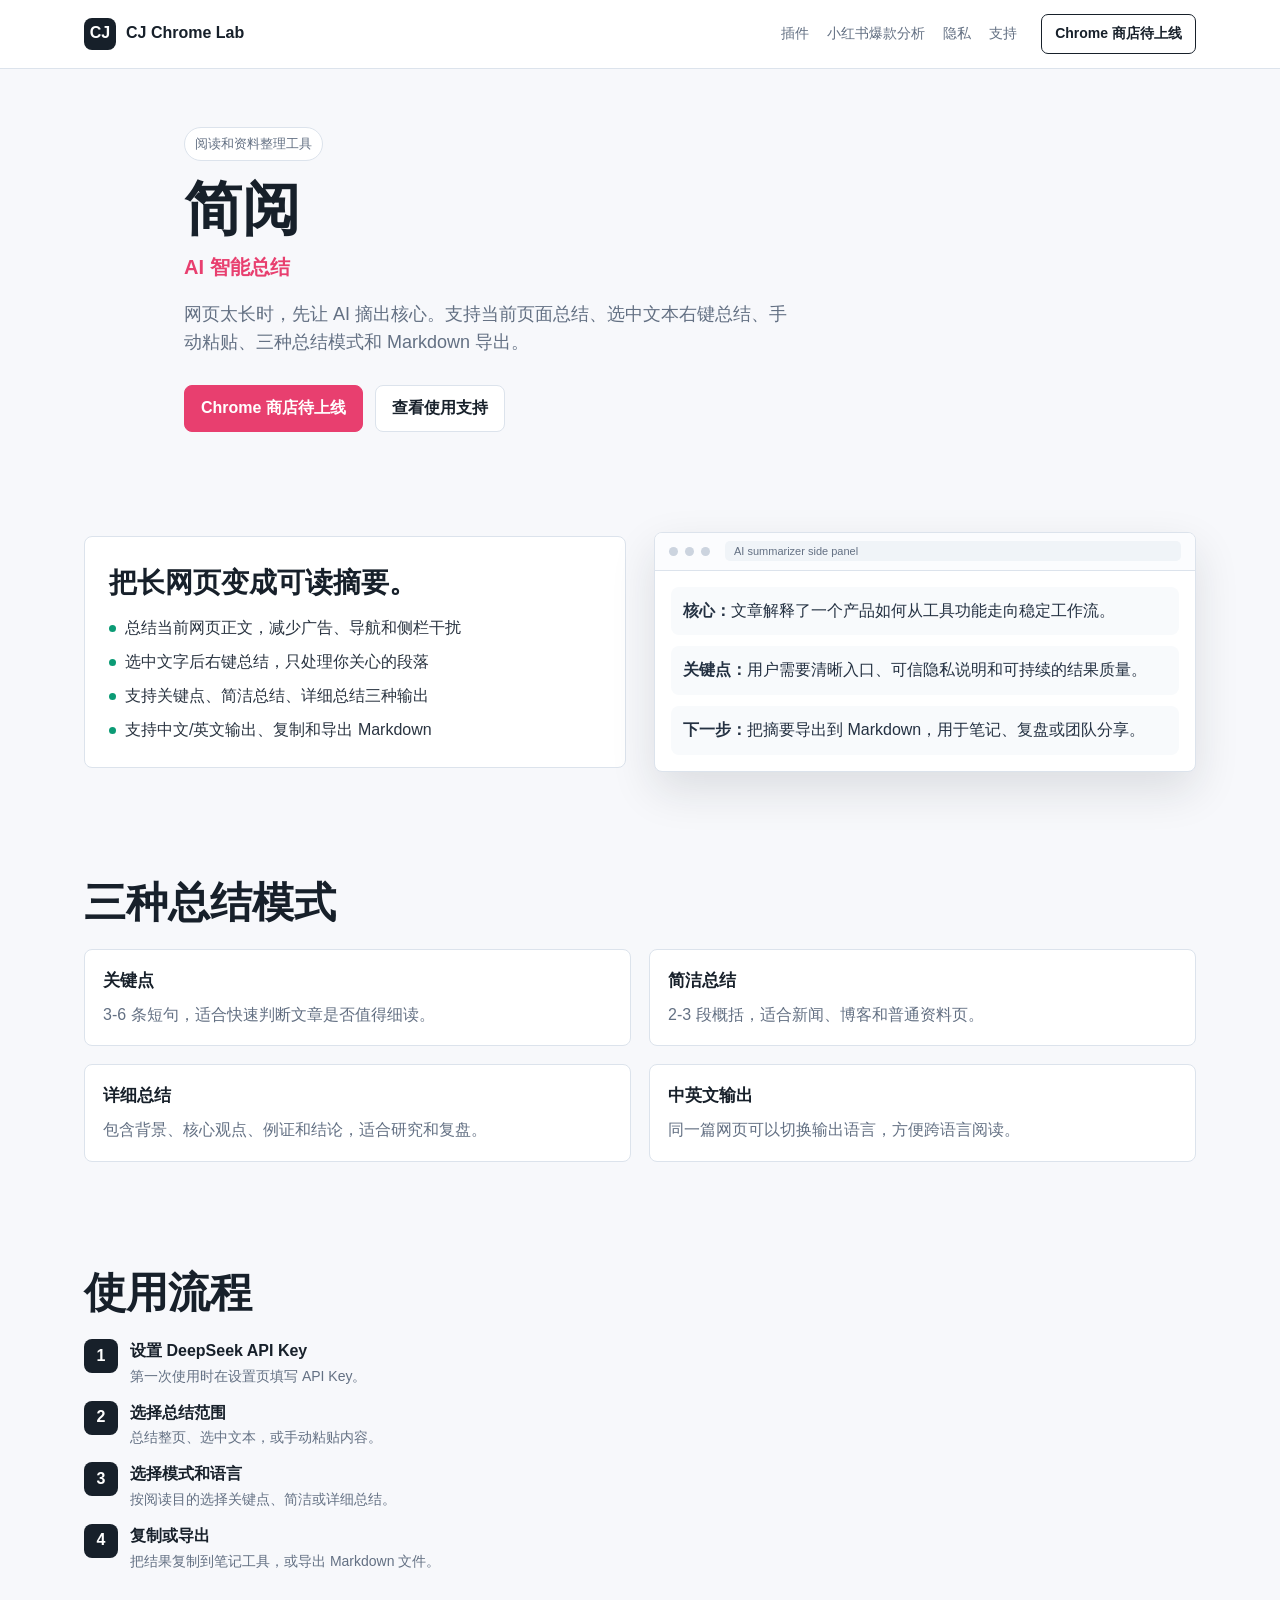
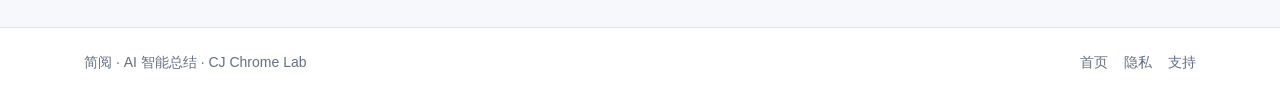
==== ai-summarizer.html @ e5cda47c "Publish plugin landing site" ====
<!doctype html>
<html lang="zh-CN">
<head>
  <meta charset="utf-8">
  <meta name="viewport" content="width=device-width, initial-scale=1">
  <title>简阅 - AI 智能总结 - CJ Chrome Lab</title>
  <meta name="description" content="简阅 Chrome 插件：总结网页、选中文本和粘贴内容，支持中英文输出和 Markdown 导出。">
  <link rel="stylesheet" href="styles.css">
</head>
<body>
  <header class="site-header">
    <nav class="nav">
      <a class="brand" href="index.html"><span class="brand-mark">CJ</span><span>CJ Chrome Lab</span></a>
      <div class="nav-links">
        <a href="index.html#plugins">插件</a>
        <a href="xhs-viral.html">小红书爆款分析</a>
        <a href="privacy.html">隐私</a>
        <a href="support.html">支持</a>
      </div>
      <a class="nav-cta" href="#">Chrome 商店待上线</a>
    </nav>
  </header>

  <main>
    <section class="page-hero">
      <span class="eyebrow">阅读和资料整理工具</span>
      <h1>简阅</h1>
      <p class="page-subtitle">AI 智能总结</p>
      <p class="hero-copy">网页太长时，先让 AI 摘出核心。支持当前页面总结、选中文本右键总结、手动粘贴、三种总结模式和 Markdown 导出。</p>
      <div class="actions">
        <a class="button primary" href="#">Chrome 商店待上线</a>
        <a class="button" href="support.html">查看使用支持</a>
      </div>
    </section>

    <section class="section">
      <div class="detail">
        <div class="detail-panel">
          <h3>把长网页变成可读摘要。</h3>
          <ul class="feature-list">
            <li>总结当前网页正文，减少广告、导航和侧栏干扰</li>
            <li>选中文字后右键总结，只处理你关心的段落</li>
            <li>支持关键点、简洁总结、详细总结三种输出</li>
            <li>支持中文/英文输出、复制和导出 Markdown</li>
          </ul>
        </div>
        <div class="screen">
          <div class="browser-top"><span class="dot"></span><span class="dot"></span><span class="dot"></span><span class="address">AI summarizer side panel</span></div>
          <div class="screen-body summary-output">
            <p><strong>核心：</strong>文章解释了一个产品如何从工具功能走向稳定工作流。</p>
            <p><strong>关键点：</strong>用户需要清晰入口、可信隐私说明和可持续的结果质量。</p>
            <p><strong>下一步：</strong>把摘要导出到 Markdown，用于笔记、复盘或团队分享。</p>
          </div>
        </div>
      </div>
    </section>

    <section class="section">
      <div class="section-header">
        <h2>三种总结模式</h2>
      </div>
      <div class="plugin-grid">
        <div class="faq-item"><h3>关键点</h3><p>3-6 条短句，适合快速判断文章是否值得细读。</p></div>
        <div class="faq-item"><h3>简洁总结</h3><p>2-3 段概括，适合新闻、博客和普通资料页。</p></div>
        <div class="faq-item"><h3>详细总结</h3><p>包含背景、核心观点、例证和结论，适合研究和复盘。</p></div>
        <div class="faq-item"><h3>中英文输出</h3><p>同一篇网页可以切换输出语言，方便跨语言阅读。</p></div>
      </div>
    </section>

    <section class="section">
      <div class="section-header">
        <h2>使用流程</h2>
      </div>
      <div class="steps">
        <div class="step"><div><strong>设置 DeepSeek API Key</strong><span>第一次使用时在设置页填写 API Key。</span></div></div>
        <div class="step"><div><strong>选择总结范围</strong><span>总结整页、选中文本，或手动粘贴内容。</span></div></div>
        <div class="step"><div><strong>选择模式和语言</strong><span>按阅读目的选择关键点、简洁或详细总结。</span></div></div>
        <div class="step"><div><strong>复制或导出</strong><span>把结果复制到笔记工具，或导出 Markdown 文件。</span></div></div>
      </div>
    </section>
  </main>

  <footer class="site-footer">
    <div class="footer-inner">
      <span>简阅 · AI 智能总结 · CJ Chrome Lab</span>
      <div class="footer-links"><a href="index.html">首页</a><a href="privacy.html">隐私</a><a href="support.html">支持</a></div>
    </div>
  </footer>
</body>
</html>
---- styles.css ----
:root {
  --bg: #f7f8fb;
  --surface: #ffffff;
  --surface-soft: #f0f4f8;
  --text: #17202a;
  --muted: #637083;
  --line: #dce3ec;
  --brand: #e83f6f;
  --brand-dark: #c92f5a;
  --green: #0b9b75;
  --blue: #2563eb;
  --amber: #b7791f;
  --shadow: 0 18px 45px rgba(23, 32, 42, .12);
  --radius: 8px;
}

* { box-sizing: border-box; }
html { scroll-behavior: smooth; }
body {
  margin: 0;
  background: var(--bg);
  color: var(--text);
  font-family: -apple-system, BlinkMacSystemFont, "Segoe UI", "PingFang SC", "Microsoft YaHei", Arial, sans-serif;
  line-height: 1.55;
}
a { color: inherit; text-decoration: none; }
img { max-width: 100%; display: block; }

.site-header {
  position: sticky;
  top: 0;
  z-index: 10;
  background: rgba(255,255,255,.92);
  backdrop-filter: blur(14px);
  border-bottom: 1px solid var(--line);
}
.nav {
  max-width: 1160px;
  margin: 0 auto;
  padding: 14px 24px;
  display: flex;
  align-items: center;
  gap: 24px;
}
.brand {
  display: inline-flex;
  align-items: center;
  gap: 10px;
  font-weight: 800;
}
.brand-mark {
  width: 32px;
  height: 32px;
  border-radius: 8px;
  display: grid;
  place-items: center;
  background: var(--text);
  color: #fff;
  font-size: 16px;
}
.nav-links {
  display: flex;
  gap: 18px;
  margin-left: auto;
  color: var(--muted);
  font-size: 14px;
}
.nav-links a:hover { color: var(--text); }
.nav-cta {
  padding: 8px 13px;
  border: 1px solid var(--text);
  border-radius: 7px;
  font-size: 14px;
  font-weight: 700;
}

.hero {
  max-width: 1160px;
  margin: 0 auto;
  padding: 64px 24px 36px;
  display: grid;
  grid-template-columns: minmax(0, 1fr) minmax(360px, 520px);
  gap: 48px;
  align-items: center;
}
.eyebrow {
  display: inline-flex;
  align-items: center;
  gap: 8px;
  padding: 6px 10px;
  border: 1px solid var(--line);
  border-radius: 999px;
  background: var(--surface);
  color: var(--muted);
  font-size: 13px;
}
h1 {
  margin: 18px 0 14px;
  font-size: clamp(38px, 6vw, 70px);
  line-height: 1.02;
  letter-spacing: 0;
}
.hero-copy {
  font-size: 18px;
  color: var(--muted);
  max-width: 620px;
}
.actions {
  display: flex;
  flex-wrap: wrap;
  gap: 12px;
  margin-top: 28px;
}
.button {
  display: inline-flex;
  align-items: center;
  justify-content: center;
  min-height: 42px;
  padding: 10px 16px;
  border-radius: 8px;
  font-weight: 800;
  border: 1px solid var(--line);
  background: var(--surface);
}
.button.primary {
  background: var(--brand);
  color: #fff;
  border-color: var(--brand);
}
.button.primary:hover { background: var(--brand-dark); }
.button:hover { border-color: var(--text); }

.hero-visual {
  min-height: 450px;
  position: relative;
}
.browser-frame {
  border: 1px solid var(--line);
  background: var(--surface);
  border-radius: var(--radius);
  box-shadow: var(--shadow);
  overflow: hidden;
}
.browser-top {
  height: 38px;
  display: flex;
  align-items: center;
  gap: 7px;
  padding: 0 14px;
  border-bottom: 1px solid var(--line);
  background: #fbfcfe;
}
.dot { width: 9px; height: 9px; border-radius: 50%; background: #ccd4df; }
.address {
  height: 20px;
  flex: 1;
  margin-left: 8px;
  border-radius: 5px;
  background: var(--surface-soft);
  color: var(--muted);
  font-size: 11px;
  display: flex;
  align-items: center;
  padding: 0 9px;
}
.mock-grid {
  padding: 18px;
  display: grid;
  grid-template-columns: 1fr 235px;
  gap: 16px;
  min-height: 392px;
}
.mock-page {
  border: 1px solid var(--line);
  border-radius: 8px;
  padding: 16px;
  background: #fbfcfe;
}
.mock-title {
  font-size: 20px;
  line-height: 1.2;
  font-weight: 850;
  margin-bottom: 14px;
}
.mock-image {
  height: 118px;
  border-radius: 8px;
  background:
    linear-gradient(135deg, rgba(232,63,111,.95), rgba(37,99,235,.88)),
    url("assets/icons/xhs-viral.png");
  display: flex;
  align-items: end;
  padding: 14px;
  color: #fff;
  font-weight: 800;
}
.mock-lines { margin-top: 14px; display: grid; gap: 8px; }
.line { height: 9px; border-radius: 999px; background: #dbe3ee; }
.line.w80 { width: 80%; }
.line.w65 { width: 65%; }
.line.w45 { width: 45%; }
.side-panel {
  border: 1px solid var(--line);
  border-radius: 8px;
  background: var(--surface);
  padding: 12px;
  display: grid;
  gap: 10px;
}
.panel-head {
  display: flex;
  align-items: center;
  gap: 8px;
  font-weight: 850;
}
.panel-head img { width: 24px; height: 24px; border-radius: 6px; }
.score-box {
  border: 1px solid #f7c3d1;
  background: #fff5f8;
  border-radius: 8px;
  padding: 12px;
}
.score-num { font-size: 34px; font-weight: 900; color: var(--brand); }
.mini-bars { display: grid; gap: 7px; margin-top: 8px; }
.mini-bar { height: 7px; border-radius: 999px; background: #ffd5df; overflow: hidden; }
.mini-bar span { display: block; height: 100%; background: var(--brand); border-radius: inherit; }
.tag-list { display: flex; flex-wrap: wrap; gap: 6px; }
.tag {
  padding: 4px 8px;
  border-radius: 999px;
  font-size: 11px;
  background: #eef4ff;
  color: #1d4ed8;
  font-weight: 700;
}

.section {
  max-width: 1160px;
  margin: 0 auto;
  padding: 54px 24px;
}
.section-header {
  max-width: 680px;
  margin-bottom: 24px;
}
.section h2 {
  margin: 0 0 10px;
  font-size: clamp(28px, 4vw, 42px);
  line-height: 1.08;
}
.section-lead { color: var(--muted); font-size: 17px; margin: 0; }

.plugin-grid {
  display: grid;
  grid-template-columns: repeat(2, minmax(0, 1fr));
  gap: 18px;
}
.plugin-card {
  background: var(--surface);
  border: 1px solid var(--line);
  border-radius: var(--radius);
  padding: 22px;
  display: flex;
  flex-direction: column;
  gap: 16px;
}
.plugin-card-top { display: flex; gap: 14px; align-items: center; }
.plugin-card img { width: 54px; height: 54px; border-radius: 12px; }
.plugin-card h3 { margin: 0; font-size: 22px; }
.plugin-subtitle, .page-subtitle { margin: 4px 0 0; color: var(--brand); font-weight: 800; }
.page-subtitle { font-size: 20px; }
.plugin-card p { color: var(--muted); margin: 0; }
.feature-list {
  margin: 0;
  padding: 0;
  list-style: none;
  display: grid;
  gap: 9px;
}
.feature-list li {
  display: flex;
  gap: 9px;
  color: #2a3441;
}
.feature-list li::before {
  content: "";
  width: 7px;
  height: 7px;
  margin-top: 9px;
  border-radius: 50%;
  background: var(--green);
  flex-shrink: 0;
}
.card-actions { margin-top: auto; display: flex; gap: 10px; flex-wrap: wrap; }

.detail {
  display: grid;
  grid-template-columns: 1fr 1fr;
  gap: 28px;
  align-items: center;
  padding-top: 26px;
}
.detail-panel {
  background: var(--surface);
  border: 1px solid var(--line);
  border-radius: var(--radius);
  padding: 24px;
}
.detail-panel h3 { font-size: 28px; margin: 0 0 12px; }
.steps {
  counter-reset: step;
  display: grid;
  gap: 12px;
  margin-top: 18px;
}
.step {
  display: grid;
  grid-template-columns: 34px 1fr;
  gap: 12px;
  align-items: start;
}
.step::before {
  counter-increment: step;
  content: counter(step);
  width: 34px;
  height: 34px;
  border-radius: 8px;
  display: grid;
  place-items: center;
  background: var(--text);
  color: #fff;
  font-weight: 900;
}
.step strong { display: block; }
.step span { color: var(--muted); font-size: 14px; }

.screen {
  background: var(--surface);
  border: 1px solid var(--line);
  border-radius: var(--radius);
  box-shadow: var(--shadow);
  overflow: hidden;
}
.screen-body { padding: 16px; }
.screen-row {
  display: grid;
  grid-template-columns: 82px 1fr;
  gap: 12px;
  padding: 10px 0;
  border-bottom: 1px solid var(--line);
}
.screen-row:last-child { border-bottom: 0; }
.screen-label { color: var(--muted); font-size: 13px; }
.screen-value { font-weight: 750; }
.summary-output {
  display: grid;
  gap: 11px;
}
.summary-output p {
  margin: 0;
  padding: 12px;
  background: #f8fafc;
  border-radius: 8px;
  color: #243142;
}

.trust-band {
  background: #15202b;
  color: #fff;
}
.trust-band .section { padding-top: 42px; padding-bottom: 42px; }
.trust-grid {
  display: grid;
  grid-template-columns: repeat(4, minmax(0, 1fr));
  gap: 14px;
}
.trust-item {
  border: 1px solid rgba(255,255,255,.16);
  border-radius: 8px;
  padding: 16px;
}
.trust-item strong { display: block; margin-bottom: 6px; }
.trust-item span { color: rgba(255,255,255,.72); font-size: 14px; }

.faq {
  display: grid;
  grid-template-columns: repeat(2, minmax(0, 1fr));
  gap: 14px;
}
.faq-item {
  border: 1px solid var(--line);
  border-radius: 8px;
  background: var(--surface);
  padding: 18px;
}
.faq-item h3 { margin: 0 0 8px; font-size: 17px; }
.faq-item p { margin: 0; color: var(--muted); }

.site-footer {
  border-top: 1px solid var(--line);
  background: var(--surface);
}
.footer-inner {
  max-width: 1160px;
  margin: 0 auto;
  padding: 24px;
  display: flex;
  align-items: center;
  justify-content: space-between;
  gap: 18px;
  color: var(--muted);
  font-size: 14px;
}
.footer-links { display: flex; gap: 16px; }

.page-hero {
  max-width: 960px;
  margin: 0 auto;
  padding: 58px 24px 20px;
}
.page-hero h1 { font-size: clamp(36px, 5vw, 58px); }
.article {
  max-width: 860px;
  margin: 0 auto;
  padding: 22px 24px 64px;
}
.article-card {
  background: var(--surface);
  border: 1px solid var(--line);
  border-radius: 8px;
  padding: 24px;
}
.article-card h2 { margin-top: 0; }
.article-card h3 { margin-top: 26px; }
.article-card p, .article-card li { color: var(--muted); }

@media (max-width: 900px) {
  .nav { flex-wrap: wrap; }
  .nav-links { order: 3; width: 100%; overflow-x: auto; padding-bottom: 2px; }
  .hero, .detail { grid-template-columns: 1fr; }
  .hero { padding-top: 38px; }
  .hero-visual { min-height: auto; }
  .mock-grid { grid-template-columns: 1fr; }
  .plugin-grid, .faq { grid-template-columns: 1fr; }
  .trust-grid { grid-template-columns: repeat(2, minmax(0, 1fr)); }
}

@media (max-width: 560px) {
  .nav { padding: 12px 16px; }
  .hero, .section, .page-hero, .article { padding-left: 16px; padding-right: 16px; }
  .actions, .card-actions { flex-direction: column; }
  .button { width: 100%; }
  .trust-grid { grid-template-columns: 1fr; }
  .footer-inner { flex-direction: column; align-items: flex-start; }
}
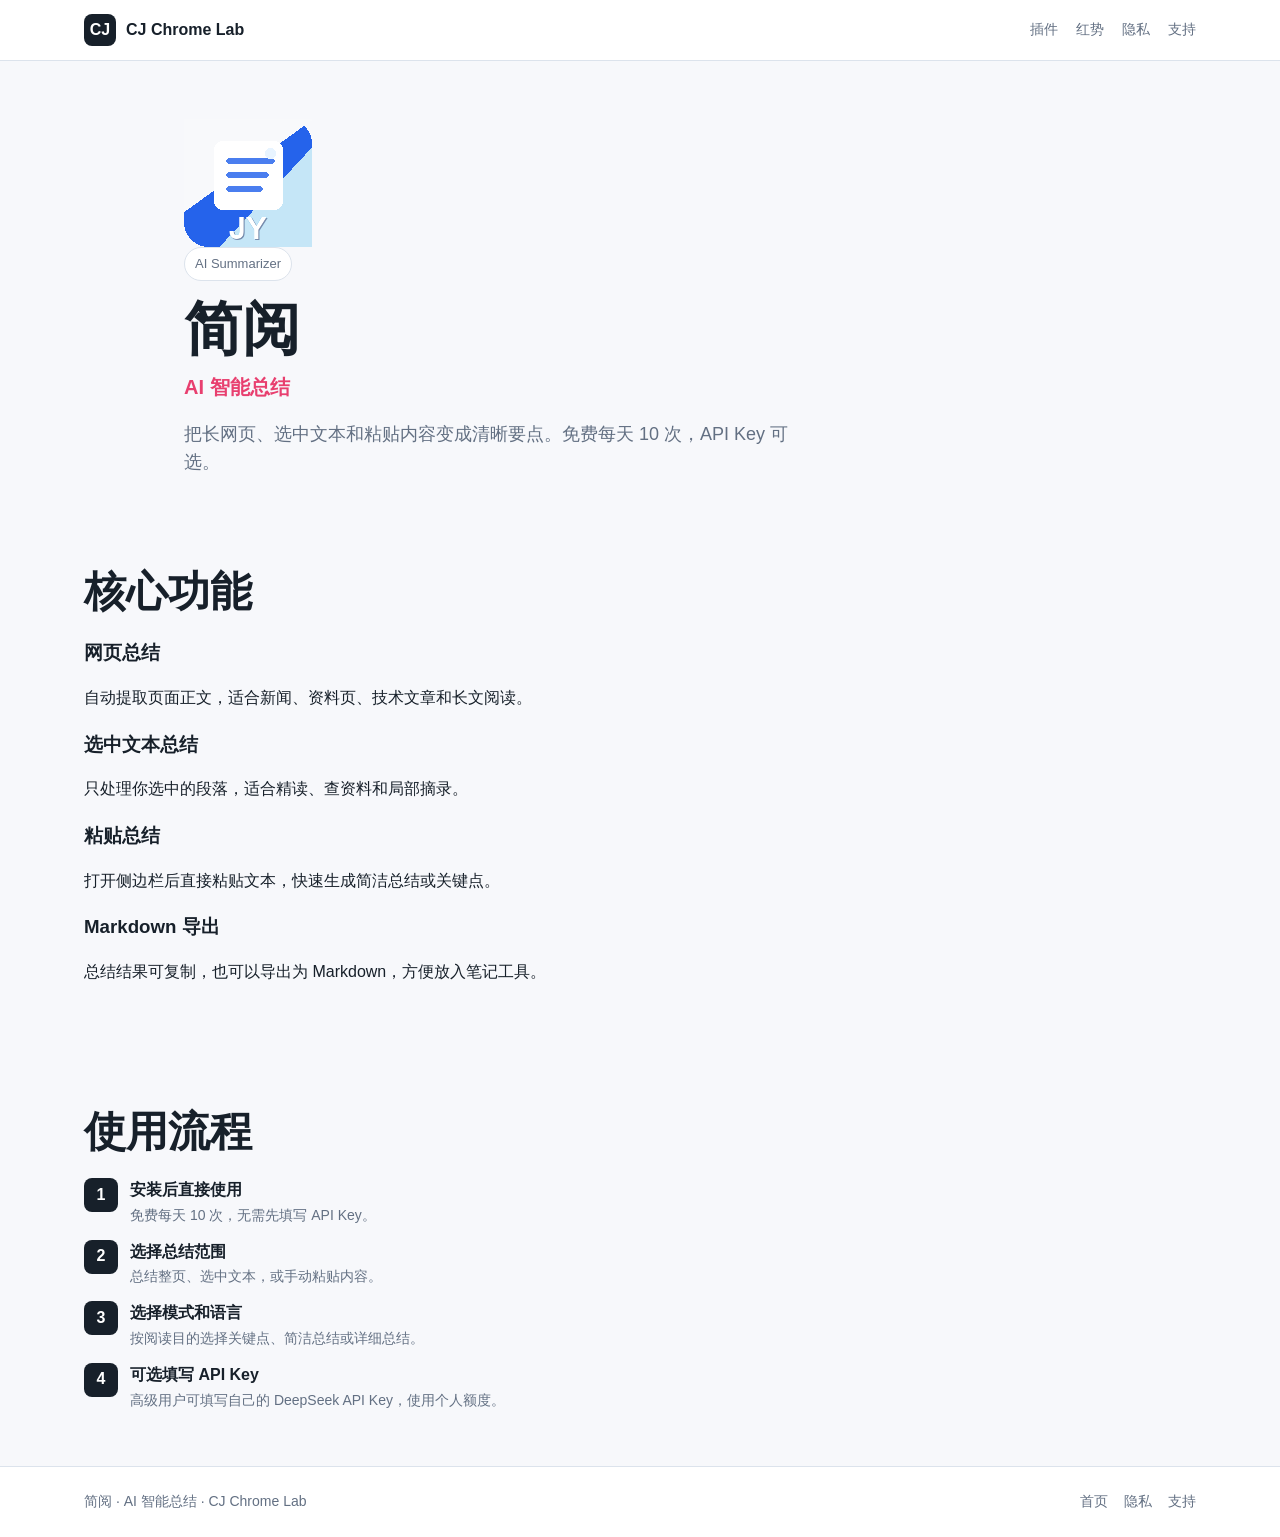
==== commit 930c4587: "Update summarizer free quota privacy copy" ====
--- a/ai-summarizer.html
+++ b/ai-summarizer.html
@@ -4,7 +4,7 @@
   <meta charset="utf-8">
   <meta name="viewport" content="width=device-width, initial-scale=1">
   <title>简阅 - AI 智能总结 - CJ Chrome Lab</title>
-  <meta name="description" content="简阅 Chrome 插件：总结网页、选中文本和粘贴内容，支持中英文输出和 Markdown 导出。">
+  <meta name="description" content="简阅 Chrome 插件：总结网页、选中文本和粘贴内容，免费每天 10 次，支持中英文输出和 Markdown 导出。">
   <link rel="stylesheet" href="styles.css">
 </head>
 <body>
@@ -13,57 +13,31 @@
       <a class="brand" href="index.html"><span class="brand-mark">CJ</span><span>CJ Chrome Lab</span></a>
       <div class="nav-links">
         <a href="index.html#plugins">插件</a>
-        <a href="xhs-viral.html">小红书爆款分析</a>
+        <a href="xhs-viral.html">红势</a>
         <a href="privacy.html">隐私</a>
         <a href="support.html">支持</a>
       </div>
-      <a class="nav-cta" href="#">Chrome 商店待上线</a>
     </nav>
   </header>
 
   <main>
-    <section class="page-hero">
-      <span class="eyebrow">阅读和资料整理工具</span>
+    <section class="page-hero product-hero">
+      <img class="product-icon-large" src="assets/icons/ai-summarizer.png" alt="简阅图标">
+      <span class="eyebrow">AI Summarizer</span>
       <h1>简阅</h1>
       <p class="page-subtitle">AI 智能总结</p>
-      <p class="hero-copy">网页太长时，先让 AI 摘出核心。支持当前页面总结、选中文本右键总结、手动粘贴、三种总结模式和 Markdown 导出。</p>
-      <div class="actions">
-        <a class="button primary" href="#">Chrome 商店待上线</a>
-        <a class="button" href="support.html">查看使用支持</a>
-      </div>
-    </section>
-
-    <section class="section">
-      <div class="detail">
-        <div class="detail-panel">
-          <h3>把长网页变成可读摘要。</h3>
-          <ul class="feature-list">
-            <li>总结当前网页正文，减少广告、导航和侧栏干扰</li>
-            <li>选中文字后右键总结，只处理你关心的段落</li>
-            <li>支持关键点、简洁总结、详细总结三种输出</li>
-            <li>支持中文/英文输出、复制和导出 Markdown</li>
-          </ul>
-        </div>
-        <div class="screen">
-          <div class="browser-top"><span class="dot"></span><span class="dot"></span><span class="dot"></span><span class="address">AI summarizer side panel</span></div>
-          <div class="screen-body summary-output">
-            <p><strong>核心：</strong>文章解释了一个产品如何从工具功能走向稳定工作流。</p>
-            <p><strong>关键点：</strong>用户需要清晰入口、可信隐私说明和可持续的结果质量。</p>
-            <p><strong>下一步：</strong>把摘要导出到 Markdown，用于笔记、复盘或团队分享。</p>
-          </div>
-        </div>
-      </div>
+      <p class="hero-copy">把长网页、选中文本和粘贴内容变成清晰要点。免费每天 10 次，API Key 可选。</p>
     </section>
 
     <section class="section">
       <div class="section-header">
-        <h2>三种总结模式</h2>
+        <h2>核心功能</h2>
       </div>
-      <div class="plugin-grid">
-        <div class="faq-item"><h3>关键点</h3><p>3-6 条短句，适合快速判断文章是否值得细读。</p></div>
-        <div class="faq-item"><h3>简洁总结</h3><p>2-3 段概括，适合新闻、博客和普通资料页。</p></div>
-        <div class="faq-item"><h3>详细总结</h3><p>包含背景、核心观点、例证和结论，适合研究和复盘。</p></div>
-        <div class="faq-item"><h3>中英文输出</h3><p>同一篇网页可以切换输出语言，方便跨语言阅读。</p></div>
+      <div class="feature-grid">
+        <div class="feature-card"><h3>网页总结</h3><p>自动提取页面正文，适合新闻、资料页、技术文章和长文阅读。</p></div>
+        <div class="feature-card"><h3>选中文本总结</h3><p>只处理你选中的段落，适合精读、查资料和局部摘录。</p></div>
+        <div class="feature-card"><h3>粘贴总结</h3><p>打开侧边栏后直接粘贴文本，快速生成简洁总结或关键点。</p></div>
+        <div class="feature-card"><h3>Markdown 导出</h3><p>总结结果可复制，也可以导出为 Markdown，方便放入笔记工具。</p></div>
       </div>
     </section>
 
@@ -72,10 +46,10 @@
         <h2>使用流程</h2>
       </div>
       <div class="steps">
-        <div class="step"><div><strong>设置 DeepSeek API Key</strong><span>第一次使用时在设置页填写 API Key。</span></div></div>
+        <div class="step"><div><strong>安装后直接使用</strong><span>免费每天 10 次，无需先填写 API Key。</span></div></div>
         <div class="step"><div><strong>选择总结范围</strong><span>总结整页、选中文本，或手动粘贴内容。</span></div></div>
-        <div class="step"><div><strong>选择模式和语言</strong><span>按阅读目的选择关键点、简洁或详细总结。</span></div></div>
-        <div class="step"><div><strong>复制或导出</strong><span>把结果复制到笔记工具，或导出 Markdown 文件。</span></div></div>
+        <div class="step"><div><strong>选择模式和语言</strong><span>按阅读目的选择关键点、简洁总结或详细总结。</span></div></div>
+        <div class="step"><div><strong>可选填写 API Key</strong><span>高级用户可填写自己的 DeepSeek API Key，使用个人额度。</span></div></div>
       </div>
     </section>
   </main>
